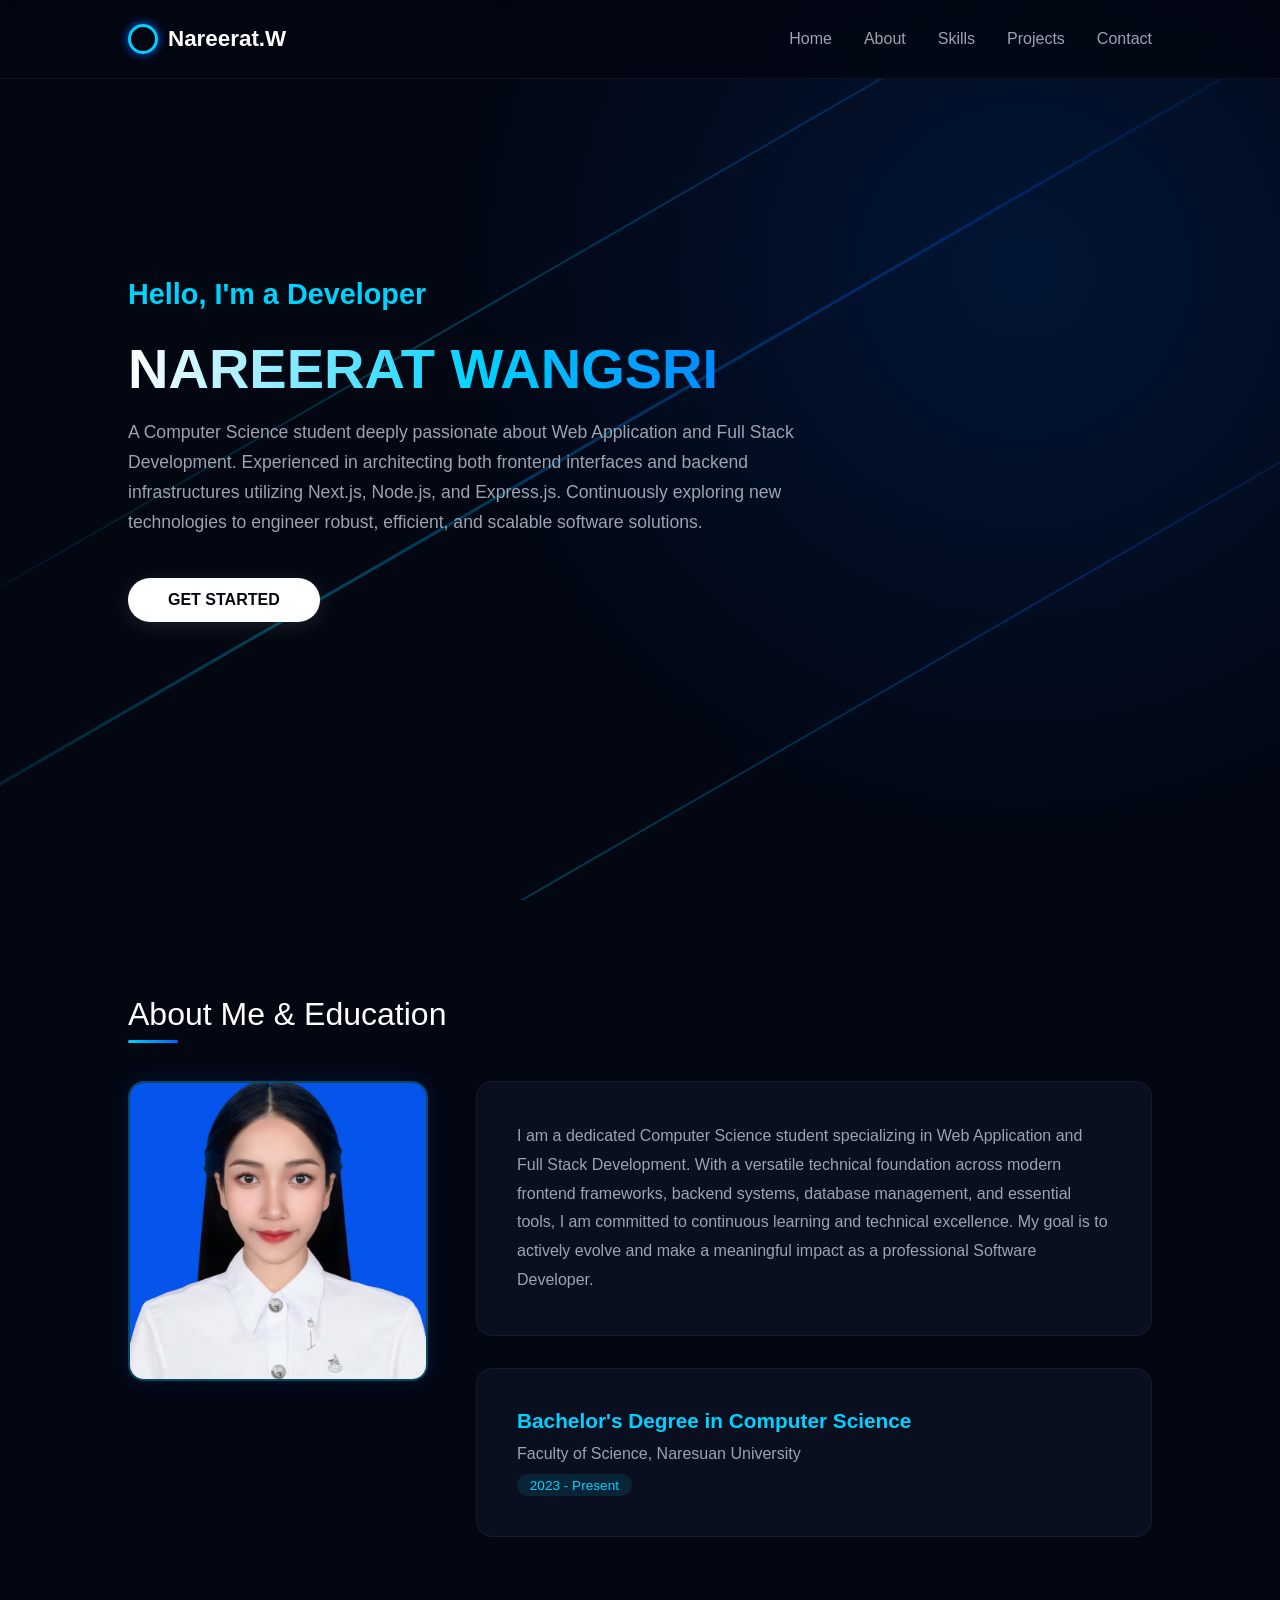
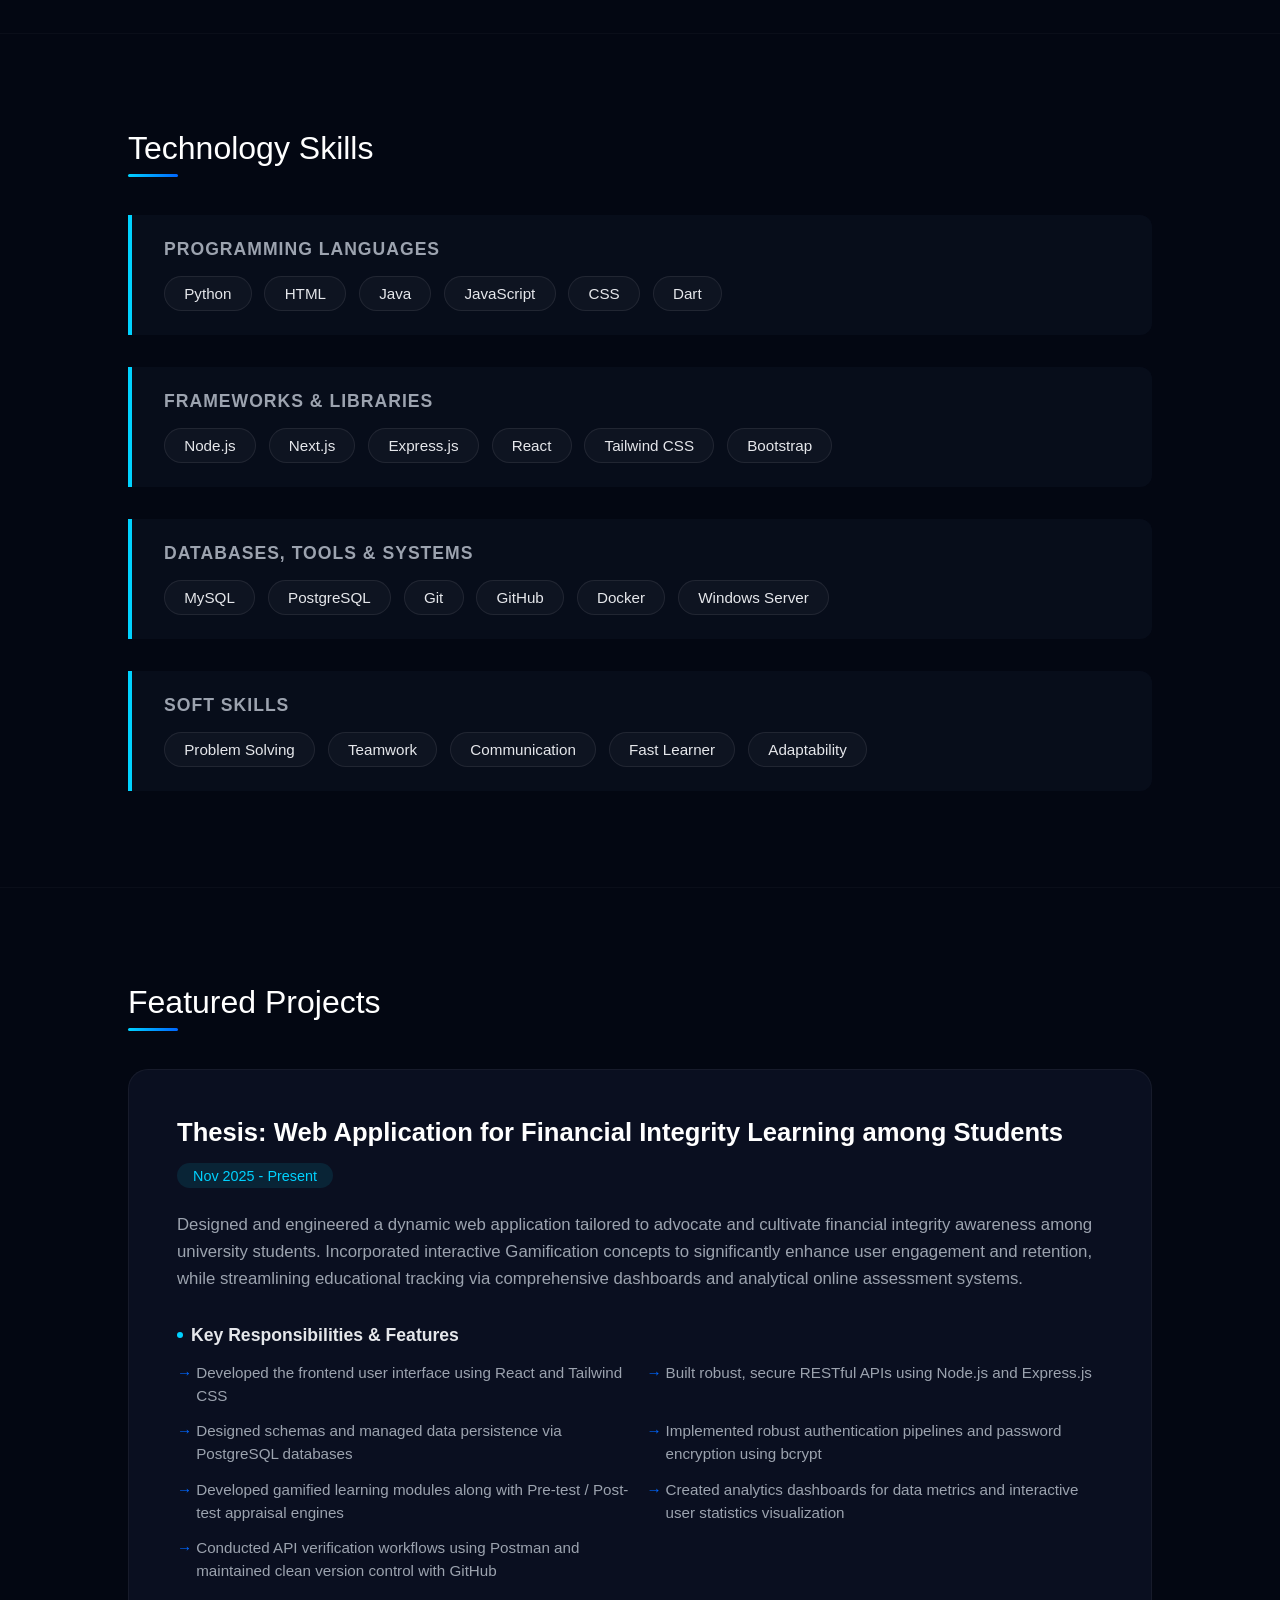
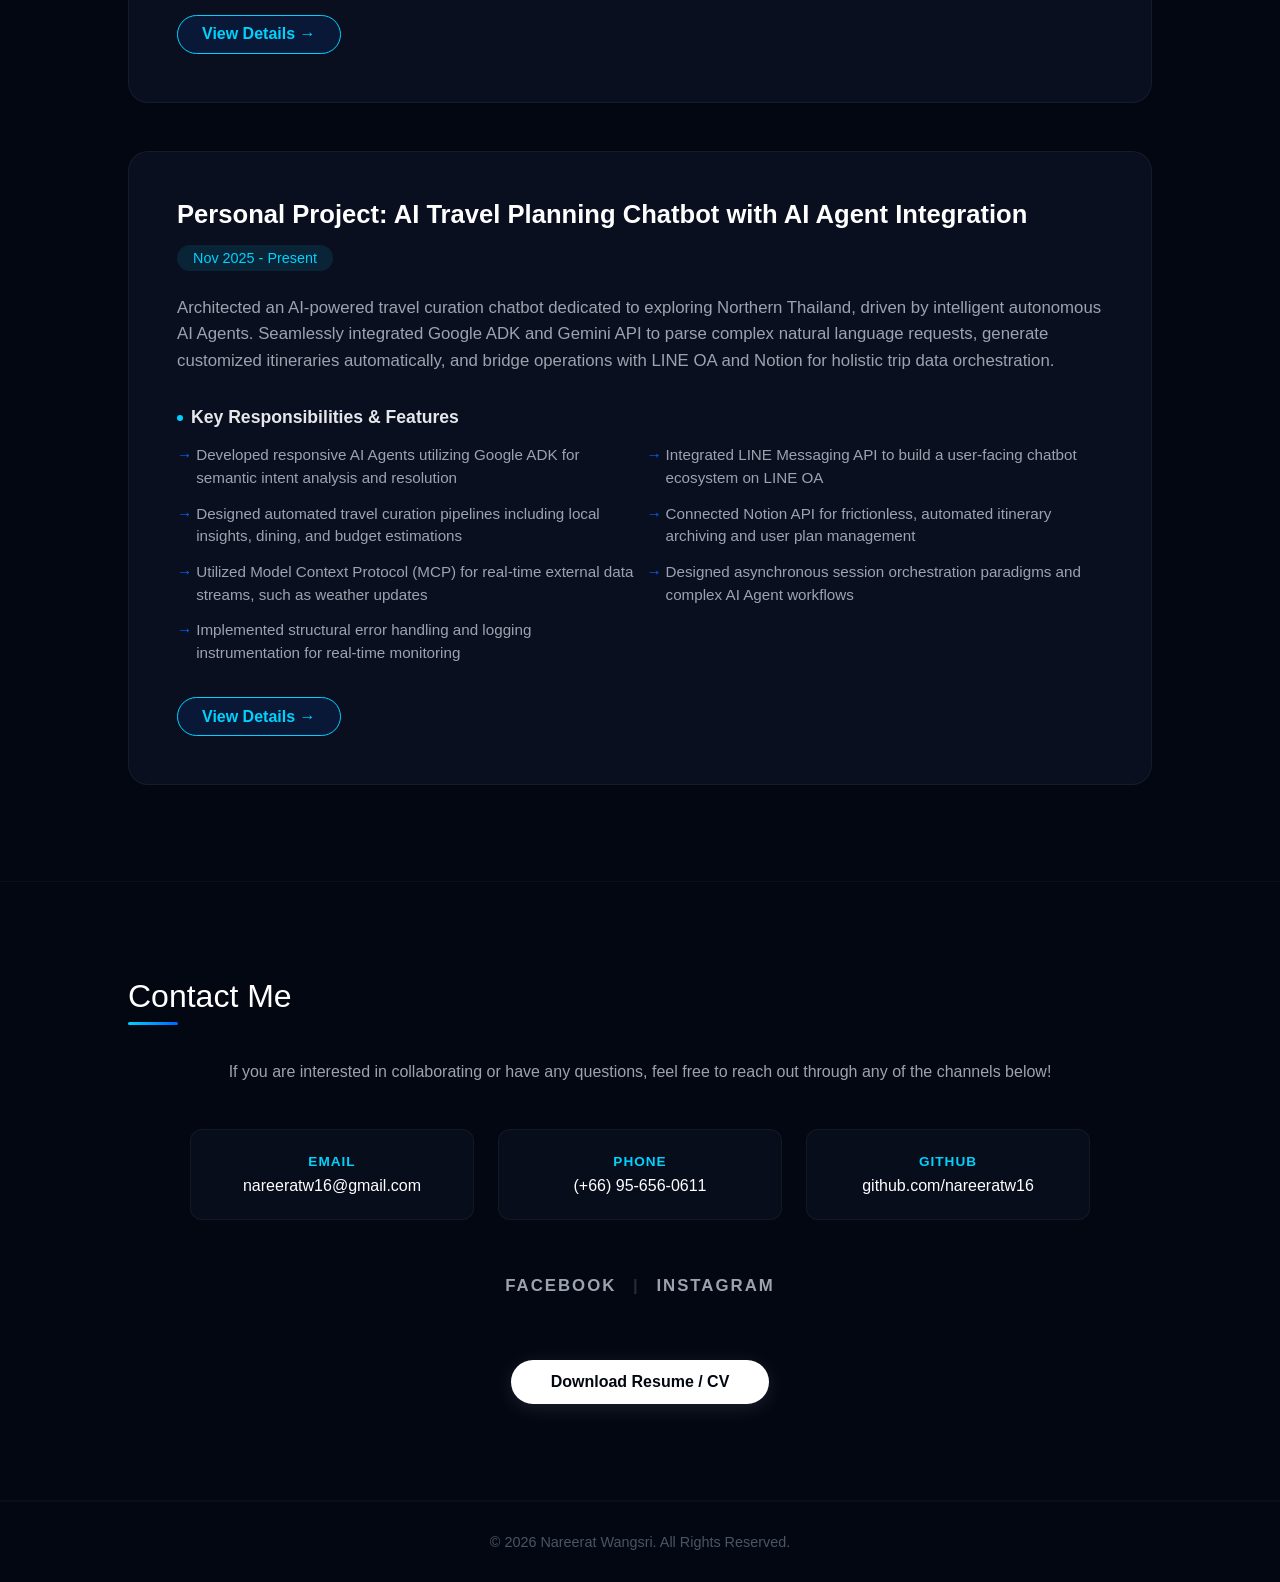
==== index.html @ 176ec71b "upload portfolio files" ====
<!DOCTYPE html>
<html lang="en">
<head>
    <meta charset="UTF-8">
    <meta name="viewport" content="width=device-width, initial-scale=1.0">
    <title>NAREERAT WANGSRI | Portfolio</title>
    <link rel="stylesheet" href="style.css">
</head>
<body>

    <div class="bg-glow-container">
        <div class="glow-line line1"></div>
        <div class="glow-line line2"></div>
        <div class="glow-line line3"></div>
    </div>

    <nav>
        <a href="#" class="logo">
            <div class="logo-icon"></div>
            <span>Nareerat.W</span>
        </a>
        <ul class="nav-links">
            <li><a href="#home">Home</a></li>
            <li><a href="#about">About</a></li>
            <li><a href="#skills">Skills</a></li>
            <li><a href="#projects">Projects</a></li>
            <li><a href="#contact">Contact</a></li>
        </ul>
    </nav>

    <header id="home">
        <div class="hero-content">
            <div class="hero-subtitle">Hello, I'm a Developer</div>
            <h1>NAREERAT WANGSRI</h1>
            <p class="hero-description">
                A Computer Science student deeply passionate about Web Application and Full Stack Development. Experienced in architecting both frontend interfaces and backend infrastructures utilizing Next.js, Node.js, and Express.js. Continuously exploring new technologies to engineer robust, efficient, and scalable software solutions.
            </p>
            <a href="#contact" class="cta-btn">GET STARTED</a>
        </div>
    </header>

    <section id="about">
        <div class="section-title">About Me & Education</div>
        <div class="about-grid">
            <div class="about-image-box">
                <img src="your-profile.jpg" alt="Nareerat Wangsri" class="profile-img">
            </div>
            
            <div class="about-content">
                <div class="about-box">
                    <p>
                        I am a dedicated Computer Science student specializing in Web Application and Full Stack Development. With a versatile technical foundation across modern frontend frameworks, backend systems, database management, and essential tools, I am committed to continuous learning and technical excellence. My goal is to actively evolve and make a meaningful impact as a professional Software Developer.
                    </p>
                </div>
                <div class="edu-box">
                    <div class="edu-item">
                        <h3>Bachelor's Degree in Computer Science</h3>
                        <p>Faculty of Science, Naresuan University</p>
                        <span class="edu-date">2023 - Present</span>
                    </div>
                </div>
            </div>
        </div>
    </section>

    <section id="skills">
        <div class="section-title">Technology Skills</div>
        <div class="skills-container">
            <div class="skills-category">
                <h3>Programming Languages</h3>
                <div class="skills-tags">
                    <span class="skill-tag">Python</span>
                    <span class="skill-tag">HTML</span>
                    <span class="skill-tag">Java</span>
                    <span class="skill-tag">JavaScript</span>
                    <span class="skill-tag">CSS</span>
                    <span class="skill-tag">Dart</span>
                </div>
            </div>
            <div class="skills-category">
                <h3>Frameworks & Libraries</h3>
                <div class="skills-tags">
                    <span class="skill-tag">Node.js</span>
                    <span class="skill-tag">Next.js</span>
                    <span class="skill-tag">Express.js</span>
                    <span class="skill-tag">React</span>
                    <span class="skill-tag">Tailwind CSS</span>
                    <span class="skill-tag">Bootstrap</span>
                </div>
            </div>
            <div class="skills-category">
                <h3>Databases, Tools & Systems</h3>
                <div class="skills-tags">
                    <span class="skill-tag">MySQL</span>
                    <span class="skill-tag">PostgreSQL</span>
                    <span class="skill-tag">Git</span>
                    <span class="skill-tag">GitHub</span>
                    <span class="skill-tag">Docker</span>
                    <span class="skill-tag">Windows Server</span>
                </div>
            </div>
            <div class="skills-category">
                <h3>Soft Skills</h3>
                <div class="skills-tags">
                    <span class="skill-tag">Problem Solving</span>
                    <span class="skill-tag">Teamwork</span>
                    <span class="skill-tag">Communication</span>
                    <span class="skill-tag">Fast Learner</span>
                    <span class="skill-tag">Adaptability</span>
                </div>
            </div>
        </div>
    </section>

    <section id="projects">
        <div class="section-title">Featured Projects</div>
        <div class="projects-grid">
            
            <div class="project-card">
                <div class="project-header">
                    <div class="project-title">Thesis: Web Application for Financial Integrity Learning among Students</div>
                    <span class="project-date">Nov 2025 - Present</span>
                </div>
                <p class="project-overview">
                    Designed and engineered a dynamic web application tailored to advocate and cultivate financial integrity awareness among university students. Incorporated interactive Gamification concepts to significantly enhance user engagement and retention, while streamlining educational tracking via comprehensive dashboards and analytical online assessment systems.
                </p>
                <div class="project-responsibilities">
                    <h4>Key Responsibilities & Features</h4>
                    <ul>
                        <li>Developed the frontend user interface using React and Tailwind CSS</li>
                        <li>Built robust, secure RESTful APIs using Node.js and Express.js</li>
                        <li>Designed schemas and managed data persistence via PostgreSQL databases</li>
                        <li>Implemented robust authentication pipelines and password encryption using bcrypt</li>
                        <li>Developed gamified learning modules along with Pre-test / Post-test appraisal engines</li>
                        <li>Created analytics dashboards for data metrics and interactive user statistics visualization</li>
                        <li>Conducted API verification workflows using Postman and maintained clean version control with GitHub</li>
                    </ul>
                </div>
                <a href="#project-link-1" class="project-link-btn">View Details <span>&rarr;</span></a>
            </div>

            <div class="project-card">
                <div class="project-header">
                    <div class="project-title">Personal Project: AI Travel Planning Chatbot with AI Agent Integration</div>
                    <span class="project-date">Nov 2025 - Present</span>
                </div>
                <p class="project-overview">
                    Architected an AI-powered travel curation chatbot dedicated to exploring Northern Thailand, driven by intelligent autonomous AI Agents. Seamlessly integrated Google ADK and Gemini API to parse complex natural language requests, generate customized itineraries automatically, and bridge operations with LINE OA and Notion for holistic trip data orchestration.
                </p>
                <div class="project-responsibilities">
                    <h4>Key Responsibilities & Features</h4>
                    <ul>
                        <li>Developed responsive AI Agents utilizing Google ADK for semantic intent analysis and resolution</li>
                        <li>Integrated LINE Messaging API to build a user-facing chatbot ecosystem on LINE OA</li>
                        <li>Designed automated travel curation pipelines including local insights, dining, and budget estimations</li>
                        <li>Connected Notion API for frictionless, automated itinerary archiving and user plan management</li>
                        <li>Utilized Model Context Protocol (MCP) for real-time external data streams, such as weather updates</li>
                        <li>Designed asynchronous session orchestration paradigms and complex AI Agent workflows</li>
                        <li>Implemented structural error handling and logging instrumentation for real-time monitoring</li>
                    </ul>
                </div>
                <a href="#project-link-2" class="project-link-btn">View Details <span>&rarr;</span></a>
            </div>

        </div>
    </section>

    <section id="contact">
        <div class="section-title">Contact Me</div>
        <div class="contact-container">
            <p style="color: #9ca3af; margin-bottom: 2rem;">If you are interested in collaborating or have any questions, feel free to reach out through any of the channels below!</p>
            <div class="contact-grid">
                <div class="contact-item">
                    <div class="contact-label">Email</div>
                    <div class="contact-value"><a href="mailto:nareeratw16@gmail.com">nareeratw16@gmail.com</a></div>
                </div>
                <div class="contact-item">
                    <div class="contact-label">Phone</div>
                    <div class="contact-value"><a href="tel:+66956560611">(+66) 95-656-0611</a></div>
                </div>
                <div class="contact-item">
                    <div class="contact-label">GitHub</div>
                    <div class="contact-value"><a href="https://github.com/nareeratw16" target="_blank">github.com/nareeratw16</a></div>
                </div>
            </div>
            <div class="social-text-links">
                <a href="https://facebook.com/your-username" target="_blank">FACEBOOK</a>
                <span class="divider">|</span>
                <a href="https://instagram.com/your-username" target="_blank">INSTAGRAM</a>
            </div>
            <div class="cv-download-section" style="margin-top: 4rem;">
                <a href="CV_Nareerat.pdf" target="_blank" class="cta-btn">Download Resume / CV</a>
            </div>
        </div>
    </section>

    <footer>
        &copy; 2026 Nareerat Wangsri. All Rights Reserved.
    </footer>

</body>
</html>
---- style.css ----
/* Reset defaults and setup smooth scrolling */
* {
    box-sizing: border-box;
    margin: 0;
    padding: 0;
    font-family: 'Segoe UI', Tahoma, Geneva, Verdana, sans-serif;
    scroll-behavior: smooth;
}

body {
    background-color: #030712;
    color: #f3f4f6;
    overflow-x: hidden;
}

/* Background animated glow lines */
.bg-glow-container {
    position: fixed;
    top: 0;
    left: 0;
    width: 100%;
    height: 100%;
    z-index: -1;
    overflow: hidden;
    pointer-events: none;
}

.glow-line {
    position: absolute;
    background: linear-gradient(90deg, transparent, #00d2ff, #0066ff, transparent);
    height: 2px;
    width: 150%;
    opacity: 0.25;
    transform: rotate(-30deg);
}

.line1 { top: 20%; left: -20%; animation: floatLines 12s infinite linear; }
.line2 { top: 50%; left: -30%; animation: floatLines 18s infinite linear; height: 3px; opacity: 0.3; }
.line3 { top: 80%; left: -10%; animation: floatLines 15s infinite linear; }

@keyframes floatLines {
    0% { transform: translate(-10%, -10%) rotate(-30deg); }
    50% { transform: translate(10%, 10%) rotate(-30deg); opacity: 0.4; }
    100% { transform: translate(-10%, -10%) rotate(-30deg); }
}

/* Navigation Bar */
nav {
    display: flex;
    justify-content: space-between;
    align-items: center;
    padding: 1.5rem 10%;
    background: rgba(3, 7, 18, 0.85);
    backdrop-filter: blur(12px);
    position: fixed;
    top: 0;
    width: 100%;
    z-index: 100;
    border-bottom: 1px solid rgba(255, 255, 255, 0.05);
}

.logo {
    display: flex;
    align-items: center;
    gap: 10px;
    font-size: 1.4rem;
    font-weight: bold;
    color: #ffffff;
    text-decoration: none;
}

.logo-icon {
    width: 30px;
    height: 30px;
    border-radius: 50%;
    border: 3px solid #00d2ff;
    box-shadow: 0 0 10px #0066ff;
}

.nav-links {
    display: flex;
    list-style: none;
    gap: 2rem;
}

.nav-links a {
    color: #9ca3af;
    text-decoration: none;
    font-size: 1rem;
    transition: color 0.3s, text-shadow 0.3s;
}

.nav-links a:hover {
    color: #00d2ff;
    text-shadow: 0 0 8px #0066ff;
}

/* Hero Section */
header {
    min-height: 100vh;
    display: flex;
    flex-direction: column;
    justify-content: center;
    padding: 0 10%;
    position: relative;
    background: radial-gradient(circle at 80% 30%, rgba(0, 102, 255, 0.15) 0%, transparent 50%);
}

.hero-content {
    max-width: 700px;
}

.hero-content h1 {
    font-size: 3.5rem;
    font-weight: 800;
    line-height: 1.2;
    margin-bottom: 1rem;
    background: linear-gradient(to right, #ffffff, #00d2ff, #0066ff);
    -webkit-background-clip: text;
    -webkit-text-fill-color: transparent;
}

.hero-subtitle {
    font-size: 1.8rem;
    color: #00d2ff;
    margin-bottom: 1.5rem;
    font-weight: 600;
}

.hero-description {
    font-size: 1.1rem;
    color: #9ca3af;
    line-height: 1.7;
    margin-bottom: 2.5rem;
}

.cta-btn {
    display: inline-block;
    padding: 0.8rem 2.5rem;
    background: #ffffff;
    color: #030712;
    font-weight: 600;
    border-radius: 30px;
    text-decoration: none;
    transition: transform 0.3s, box-shadow 0.3s, background 0.3s;
    box-shadow: 0 4px 20px rgba(255, 255, 255, 0.1);
}

.cta-btn:hover {
    transform: translateY(-3px);
    background: #00d2ff;
    color: #030712;
    box-shadow: 0 0 20px #0066ff;
}

/* Global Section Settings */
section {
    padding: 6rem 10%;
    border-bottom: 1px solid rgba(255, 255, 255, 0.03);
}

.section-title {
    font-size: 2rem;
    margin-bottom: 3rem;
    position: relative;
    display: inline-block;
    color: #ffffff;
}

.section-title::after {
    content: '';
    position: absolute;
    bottom: -10px;
    left: 0;
    width: 50px;
    height: 3px;
    background: linear-gradient(90deg, #00d2ff, #0066ff);
    border-radius: 2px;
}

/* About & Education Layout */
.about-grid {
    display: grid;
    grid-template-columns: 300px 1fr;
    gap: 3rem;
    align-items: start;
}

.about-image-box {
    width: 100%;
    border-radius: 16px;
    overflow: hidden;
    border: 2px solid rgba(0, 210, 255, 0.3);
    box-shadow: 0 0 20px rgba(0, 102, 255, 0.15);
    background: rgba(15, 23, 42, 0.6);
}

.profile-img {
    width: 100%;
    height: auto;
    display: block;
    object-fit: cover;
    aspect-ratio: 1 / 1;
}

.about-content {
    display: flex;
    flex-direction: column;
    gap: 2rem;
}

.about-box, .edu-box {
    background: rgba(15, 23, 42, 0.6);
    border: 1px solid rgba(255, 255, 255, 0.05);
    padding: 2.5rem;
    border-radius: 16px;
    backdrop-filter: blur(8px);
}

.about-box p {
    line-height: 1.8; 
    color: #9ca3af;
}

.edu-item h3 {
    color: #00d2ff;
    font-size: 1.3rem;
    margin-bottom: 0.5rem;
}

.edu-item p {
    color: #9ca3af;
    line-height: 1.6;
}

.edu-date {
    display: inline-block;
    padding: 0.2rem 0.8rem;
    background: rgba(0, 210, 255, 0.1);
    color: #00d2ff;
    border-radius: 20px;
    font-size: 0.85rem;
    margin-top: 0.5rem;
    font-weight: 500;
}

/* Skills Section */
.skills-container {
    display: flex;
    flex-direction: column;
    gap: 2rem;
}

.skills-category {
    background: rgba(15, 23, 42, 0.4);
    border-left: 4px solid #00d2ff;
    padding: 1.5rem 2rem;
    border-radius: 0 12px 12px 0;
}

.skills-category h3 {
    font-size: 1.1rem;
    color: #9ca3af;
    margin-bottom: 1rem;
    text-transform: uppercase;
    letter-spacing: 1px;
}

.skills-tags {
    display: flex;
    flex-wrap: wrap;
    gap: 0.8rem;
}

.skill-tag {
    padding: 0.5rem 1.2rem;
    background: rgba(255, 255, 255, 0.03);
    border: 1px solid rgba(255, 255, 255, 0.08);
    border-radius: 20px;
    font-size: 0.95rem;
    color: #e5e7eb;
    transition: all 0.3s;
}

.skill-tag:hover {
    background: rgba(0, 102, 255, 0.15);
    border-color: #00d2ff;
    color: #00d2ff;
    box-shadow: 0 0 10px rgba(0, 210, 255, 0.2);
    transform: translateY(-2px);
}

/* Projects Section */
.projects-grid {
    display: grid;
    grid-template-columns: 1fr;
    gap: 3rem;
}

.project-card {
    background: rgba(15, 23, 42, 0.6);
    border: 1px solid rgba(255, 255, 255, 0.05);
    border-radius: 20px;
    padding: 3rem;
    position: relative;
    overflow: hidden;
    transition: border-color 0.3s, box-shadow 0.3s;
}

.project-card:hover {
    border-color: rgba(0, 210, 255, 0.3);
    box-shadow: 0 10px 30px rgba(0, 102, 255, 0.1);
}

.project-header {
    display: flex;
    justify-content: space-between;
    align-items: flex-start;
    margin-bottom: 1.5rem;
    flex-wrap: wrap;
    gap: 1rem;
}

.project-title {
    font-size: 1.6rem;
    color: #ffffff;
    font-weight: 700;
}

.project-date {
    font-size: 0.9rem;
    color: #00d2ff;
    background: rgba(0, 210, 255, 0.1);
    padding: 0.3rem 1rem;
    border-radius: 20px;
    font-weight: 500;
}

.project-overview {
    color: #9ca3af;
    font-size: 1.05rem;
    line-height: 1.6;
    margin-bottom: 2rem;
}

.project-responsibilities h4 {
    color: #e5e7eb;
    font-size: 1.1rem;
    margin-bottom: 1rem;
    display: flex;
    align-items: center;
    gap: 8px;
}

.project-responsibilities h4::before {
    content: '';
    display: inline-block;
    width: 6px;
    height: 6px;
    background: #00d2ff;
    border-radius: 50%;
}

.project-responsibilities ul {
    list-style: none;
    display: grid;
    grid-template-columns: 1fr 1fr;
    gap: 0.8rem;
}

.project-responsibilities li {
    color: #9ca3af;
    font-size: 0.95rem;
    line-height: 1.5;
    position: relative;
    padding-left: 1.2rem;
}

.project-responsibilities li::before {
    content: '→';
    position: absolute;
    left: 0;
    color: #0066ff;
}

.project-link-btn {
    display: inline-block;
    margin-top: 2rem;
    padding: 0.6rem 1.5rem;
    background: rgba(0, 102, 255, 0.1);
    border: 1px solid #00d2ff;
    color: #00d2ff;
    border-radius: 30px;
    text-decoration: none;
    font-weight: 600;
    transition: all 0.3s ease;
}

.project-link-btn:hover {
    background: #00d2ff;
    color: #030712;
    transform: translateY(-2px);
    box-shadow: 0 4px 15px rgba(0, 210, 255, 0.3);
}

/* Contact Section - UPDATED FOR HORIZONTAL FLOW */
.contact-container {
    max-width: 900px; /* ขยายขนาดความกว้างเพื่อให้วางการ์ดแนวนอนได้พอดี */
    margin: 0 auto;
    text-align: center;
}

.contact-grid {
    display: grid;
    grid-template-columns: repeat(3, 1fr); /* บังคับให้แบ่งเป็น 3 คอลัมน์เท่าๆ กันในแนวนอน */
    gap: 1.5rem;
    margin-top: 3rem;
}

.contact-item {
    background: rgba(15, 23, 42, 0.4);
    border: 1px solid rgba(255, 255, 255, 0.05);
    padding: 1.5rem;
    border-radius: 12px;
    transition: all 0.3s ease;
}

.contact-item:hover {
    transform: translateY(-5px);
    border-color: #00d2ff;
    box-shadow: 0 5px 15px rgba(0, 102, 255, 0.1);
}

.contact-label {
    font-size: 0.85rem;
    color: #00d2ff;
    text-transform: uppercase;
    margin-bottom: 0.5rem;
    font-weight: 600;
    letter-spacing: 1px;
}

.contact-value {
    font-size: 1rem;
    word-break: break-all;
}

.contact-value a {
    color: #ffffff;
    text-decoration: none;
    transition: color 0.3s;
}

.contact-value a:hover {
    color: #00d2ff;
}

/* โซน Social ลิงก์มินิมอลแบบข้อความด้านล่างสุด */
.social-text-links {
    margin-top: 3.5rem;
    margin-bottom: 1.5rem;
    font-size: 1.05rem;
    font-weight: 700;
    letter-spacing: 2px;
}

.social-text-links a {
    color: #9ca3af;
    text-decoration: none;
    transition: all 0.3s ease;
    padding: 0 10px;
}

.social-text-links a:hover {
    color: #00d2ff;
    text-shadow: 0 0 10px rgba(0, 210, 255, 0.5);
}

.social-text-links .divider {
    color: rgba(255, 255, 255, 0.15);
    user-select: none;
}

.cv-download-section {
    margin-top: 2rem;
}

/* Footer Section */
footer {
    text-align: center;
    padding: 2rem;
    font-size: 0.9rem;
    color: #4b5563;
    border-top: 1px solid rgba(255, 255, 255, 0.03);
}

/* Responsive Media Queries */
@media (max-width: 900px) {
    .contact-grid {
        grid-template-columns: 1fr; /* บนหน้าจอแท็บเล็ตและมือถือ จะปรับกลับเป็นแนวตั้งเพื่อไม่ให้เบียดกันเกินไป */
        gap: 1rem;
    }
}

@media (max-width: 768px) {
    .about-grid { grid-template-columns: 1fr; gap: 2rem; }
    .about-image-box { max-width: 300px; margin: 0 auto; }
    
    header h1 { font-size: 2.5rem; }
    nav { padding: 1rem 5%; }
    .nav-links { display: none; } 
    .project-responsibilities ul { grid-template-columns: 1fr; }
    .project-card { padding: 1.5rem; }
}
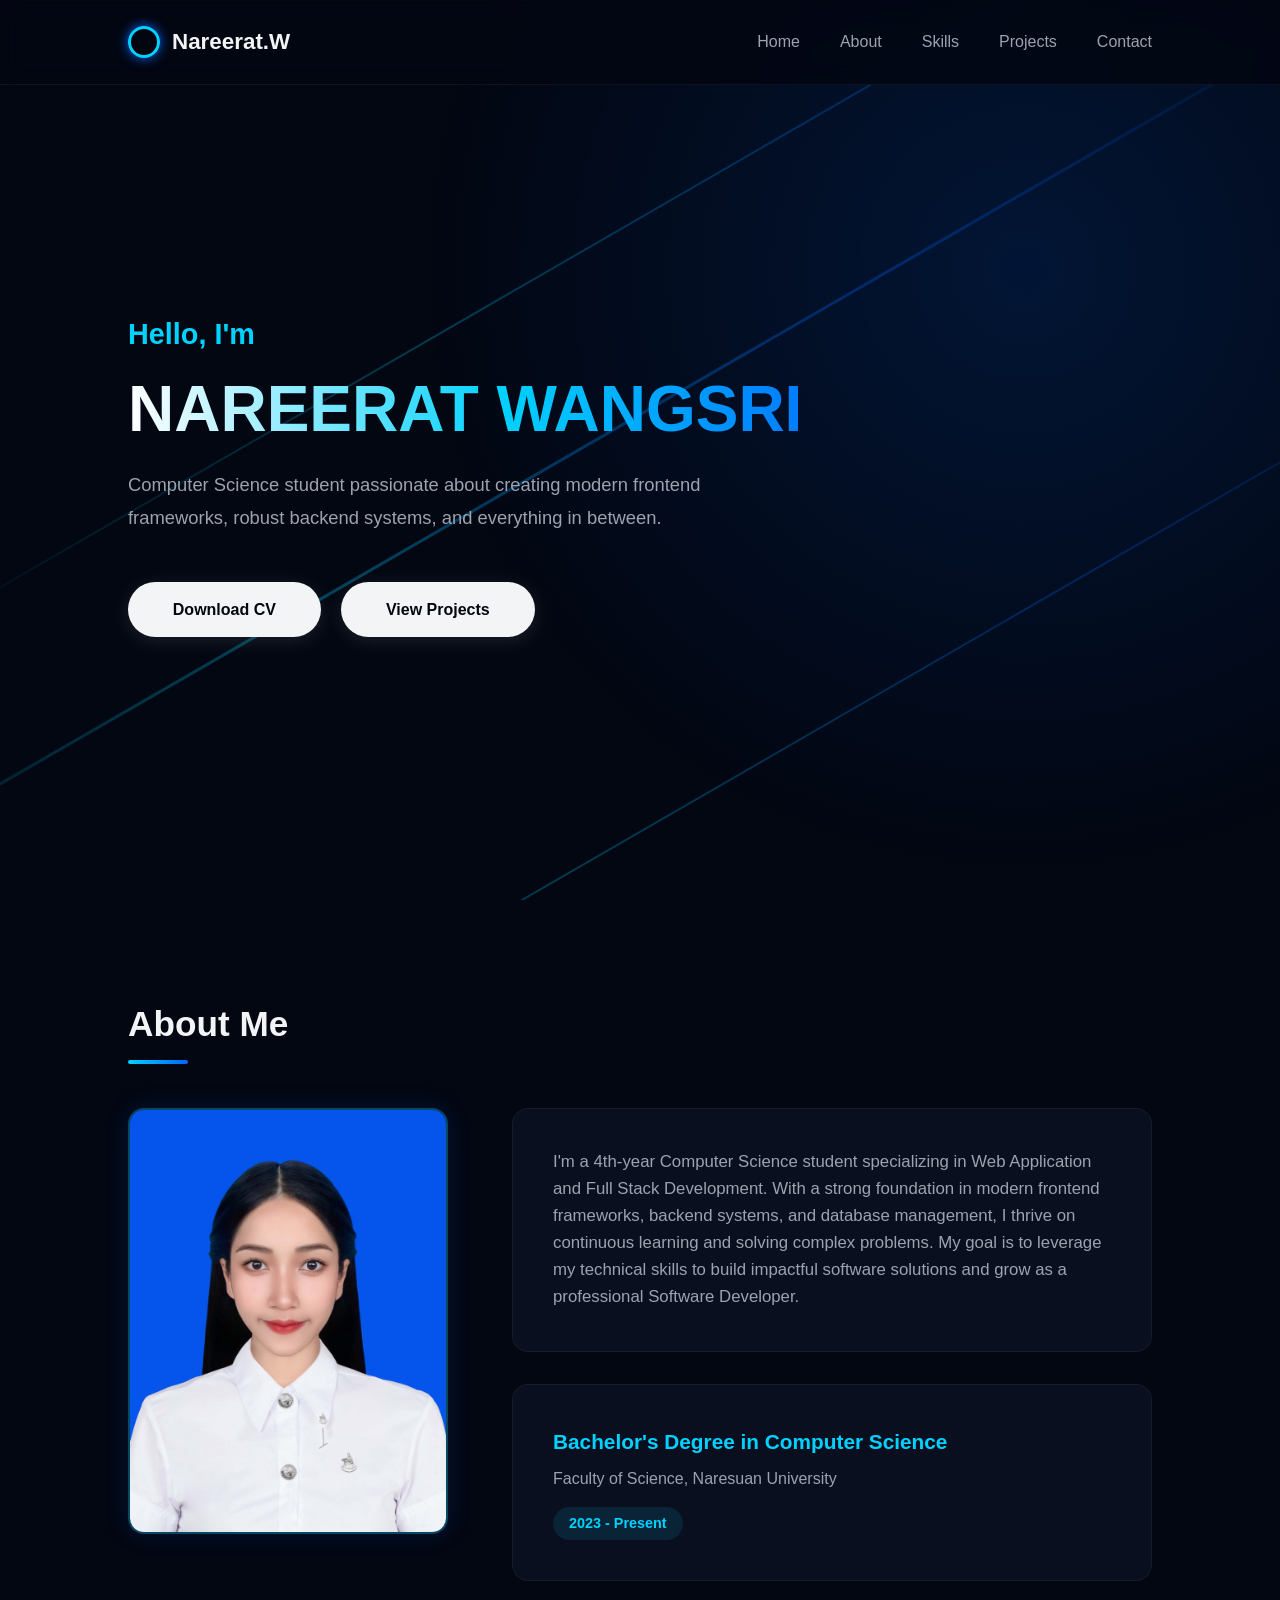
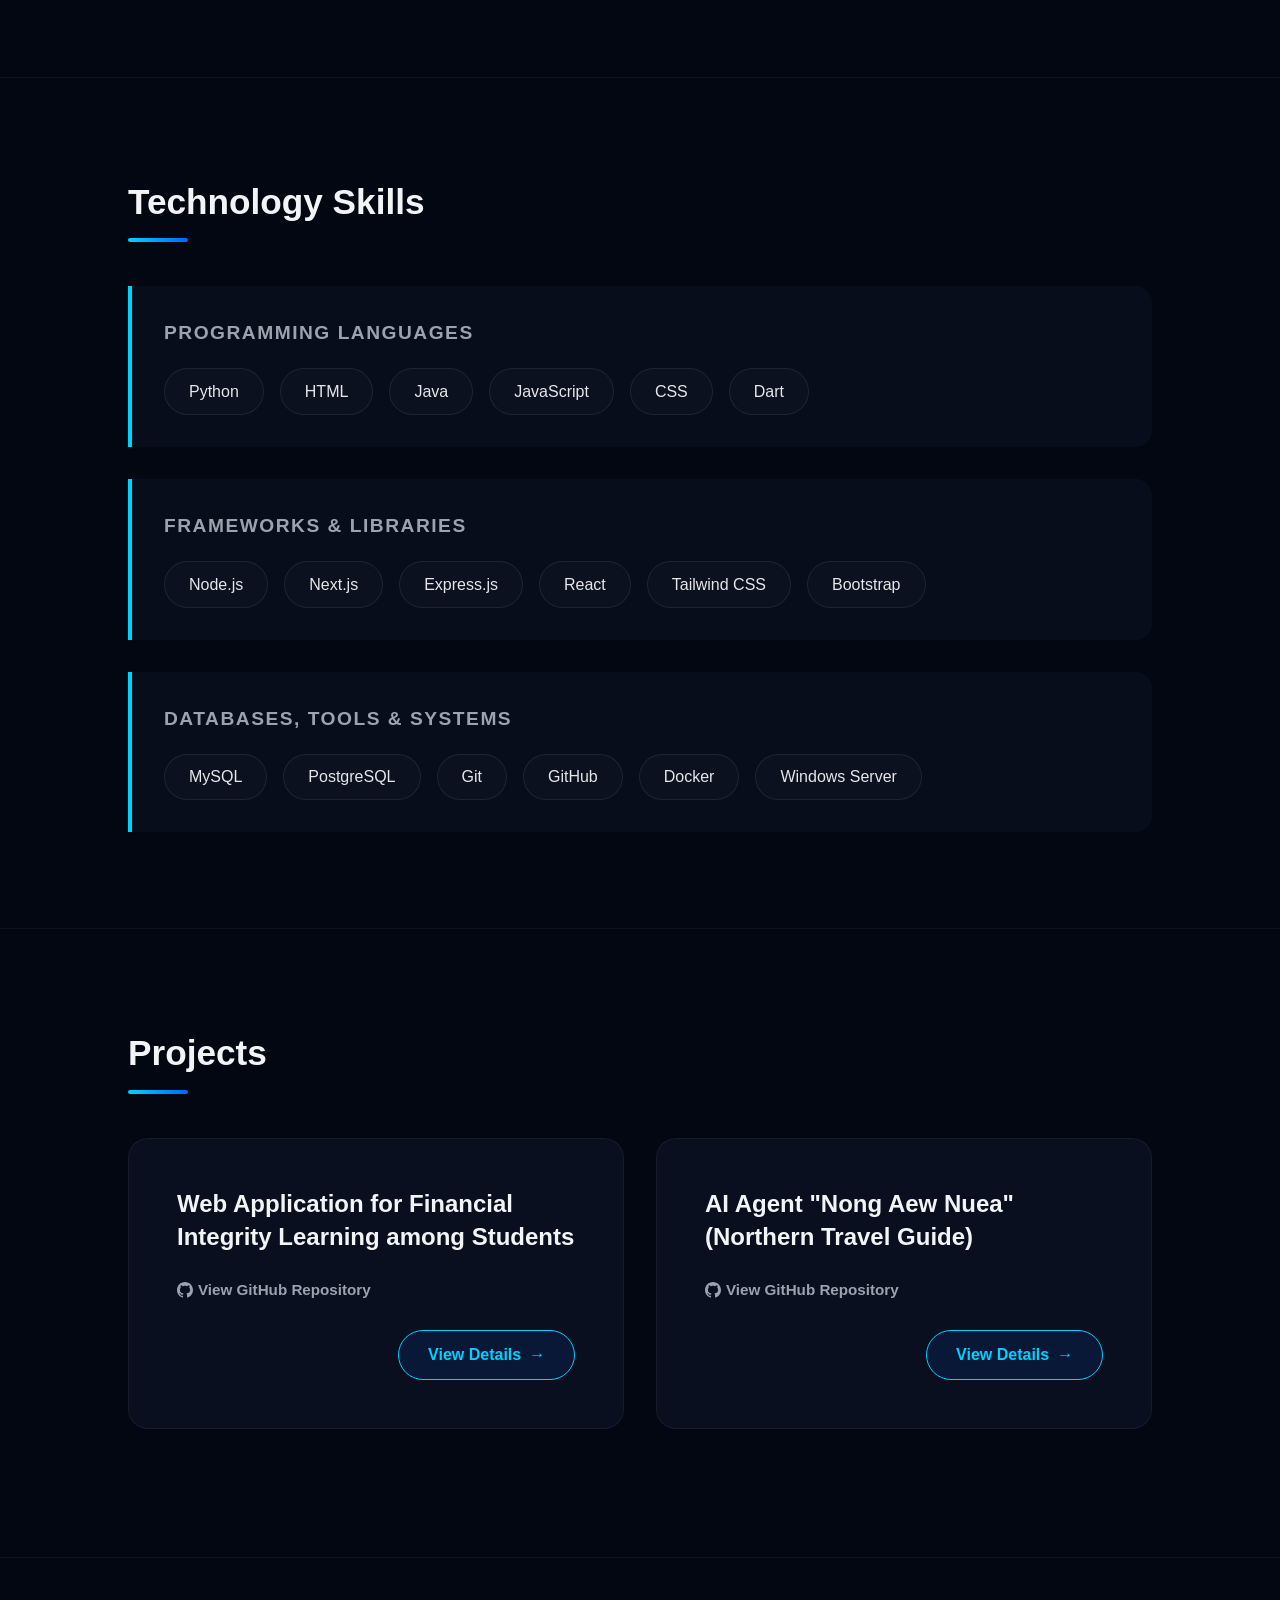
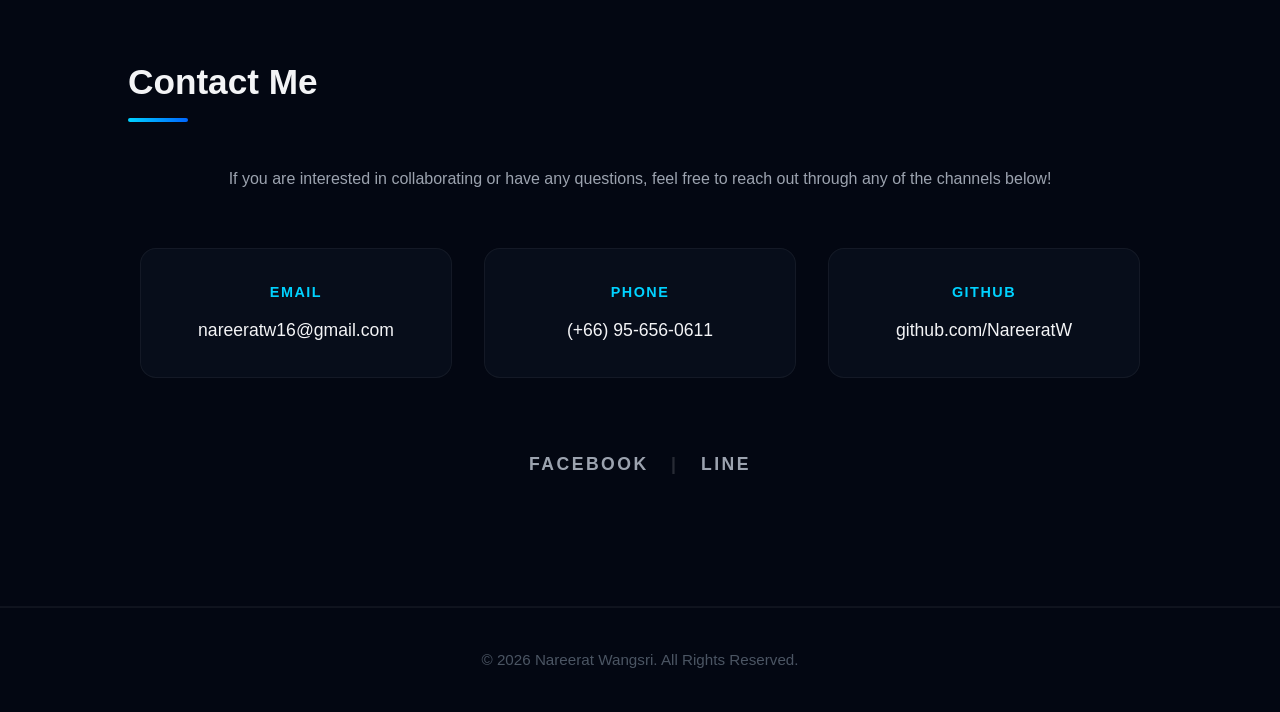
==== commit 459b35b6: "Update" ====
--- a/index.html
+++ b/index.html
@@ -1,11 +1,13 @@
 <!DOCTYPE html>
 <html lang="en">
+
 <head>
     <meta charset="UTF-8">
     <meta name="viewport" content="width=device-width, initial-scale=1.0">
     <title>NAREERAT WANGSRI | Portfolio</title>
     <link rel="stylesheet" href="style.css">
 </head>
+
 <body>
 
     <div class="bg-glow-container">
@@ -30,26 +32,32 @@
 
     <header id="home">
         <div class="hero-content">
-            <div class="hero-subtitle">Hello, I'm a Developer</div>
+            <div class="hero-subtitle">Hello, I'm</div>
             <h1>NAREERAT WANGSRI</h1>
             <p class="hero-description">
-                A Computer Science student deeply passionate about Web Application and Full Stack Development. Experienced in architecting both frontend interfaces and backend infrastructures utilizing Next.js, Node.js, and Express.js. Continuously exploring new technologies to engineer robust, efficient, and scalable software solutions.
+                Computer Science student passionate about creating modern frontend frameworks, robust backend systems,
+                and everything in between.
             </p>
-            <a href="#contact" class="cta-btn">GET STARTED</a>
+            <a href="CV_Nareerat.pdf" target="_blank" class="cta-btn">Download CV</a>
+            <a href="#projects" class="cta-btn">View Projects</a>
         </div>
     </header>
 
     <section id="about">
-        <div class="section-title">About Me & Education</div>
+        <div class="section-title">About Me </div>
         <div class="about-grid">
             <div class="about-image-box">
-                <img src="your-profile.jpg" alt="Nareerat Wangsri" class="profile-img">
-            </div>
-            
+                <img src="pg/your-profile.jpg" alt="Nareerat Wangsri" class="profile-img">
+            </div>
+
             <div class="about-content">
                 <div class="about-box">
                     <p>
-                        I am a dedicated Computer Science student specializing in Web Application and Full Stack Development. With a versatile technical foundation across modern frontend frameworks, backend systems, database management, and essential tools, I am committed to continuous learning and technical excellence. My goal is to actively evolve and make a meaningful impact as a professional Software Developer.
+                        I'm a 4th-year Computer Science student specializing in Web Application and Full Stack
+                        Development. With a strong foundation in modern frontend frameworks, backend systems, and
+                        database management, I thrive on continuous learning and solving complex problems. My goal is to
+                        leverage my technical skills to build impactful software solutions and grow as a professional
+                        Software Developer.
                     </p>
                 </div>
                 <div class="edu-box">
@@ -99,80 +107,135 @@
                     <span class="skill-tag">Windows Server</span>
                 </div>
             </div>
-            <div class="skills-category">
-                <h3>Soft Skills</h3>
-                <div class="skills-tags">
-                    <span class="skill-tag">Problem Solving</span>
-                    <span class="skill-tag">Teamwork</span>
-                    <span class="skill-tag">Communication</span>
-                    <span class="skill-tag">Fast Learner</span>
-                    <span class="skill-tag">Adaptability</span>
-                </div>
-            </div>
         </div>
     </section>
 
     <section id="projects">
-        <div class="section-title">Featured Projects</div>
-        <div class="projects-grid">
+        <div class="section-title">Projects</div>
+        <div class="projects-container">
+
+            <div class="project-card">
+                <div class="project-grid">
+                    <div class="project-info">
+                        <h3 class="project-title">Web Application for Financial Integrity Learning among Students</h3>
+                        <div class="project-card-links" style="margin-top: 1.5rem;">
+                            <a href="https://github.com/NareeratW/Gamification-Financial.git" target="_blank" class="project-git-link">
+                                <svg width="16" height="16" viewBox="0 0 24 24" fill="currentColor"
+                                    style="vertical-align: middle; margin-right: 5px;">
+                                    <path
+                                        d="M12 0c-6.626 0-12 5.373-12 12 0 5.302 3.438 9.8 8.207 11.387.599.111.793-.261.793-.577v-2.234c-3.338.726-4.033-1.416-4.033-1.416-.546-1.387-1.333-1.756-1.333-1.756-1.089-.745.083-.729.083-.729 1.205.084 1.839 1.237 1.839 1.237 1.07 1.834 2.807 1.304 3.492.997.107-.775.418-1.305.762-1.604-2.665-.305-5.467-1.334-5.467-5.931 0-1.311.469-2.381 1.236-3.221-.124-.303-.535-1.524.117-3.176 0 0 1.008-.322 3.301 1.23.957-.266 1.983-.399 3.003-.404 1.02.005 2.047.138 3.006.404 2.291-1.552 3.297-1.23 3.297-1.23.653 1.653.242 2.874.118 3.176.77.84 1.235 1.911 1.235 3.221 0 4.609-2.807 5.624-5.479 5.921.43.372.823 1.102.823 2.222v3.293c0 .319.192.694.801.576 4.765-1.589 8.199-6.086 8.199-11.386 0-6.627-5.373-12-12-12z" />
+                                </svg>
+                                View GitHub Repository
+                            </a>
+                        </div>
+                    </div>
+                    <div class="project-details" style="display: flex; align-items: center; justify-content: flex-end;">
+                        <a href="project-financial.html" class="project-link-btn">View Details <span>&rarr;</span></a>
+                    </div>
+                </div>
+            </div>
+
+            <div class="project-card">
+                <div class="project-grid">
+                    <div class="project-info">
+                        <h3 class="project-title">AI Agent "Nong Aew Nuea" (Northern Travel Guide)</h3>
+
+                        <div class="project-card-links" style="margin-top: 1.5rem;">
+                            <a href="https://github.com/NareeratW/AI-Travel-Chatbot.git" target="_blank" class="project-git-link">
+                                <svg width="16" height="16" viewBox="0 0 24 24" fill="currentColor"
+                                    style="vertical-align: middle; margin-right: 5px;">
+                                    <path
+                                        d="M12 0c-6.626 0-12 5.373-12 12 0 5.302 3.438 9.8 8.207 11.387.599.111.793-.261.793-.577v-2.234c-3.338.726-4.033-1.416-4.033-1.416-.546-1.387-1.333-1.756-1.333-1.756-1.089-.745.083-.729.083-.729 1.205.084 1.839 1.237 1.839 1.237 1.07 1.834 2.807 1.304 3.492.997.107-.775.418-1.305.762-1.604-2.665-.305-5.467-1.334-5.467-5.931 0-1.311.469-2.381 1.236-3.221-.124-.303-.535-1.524.117-3.176 0 0 1.008-.322 3.301 1.23.957-.266 1.983-.399 3.003-.404 1.02.005 2.047.138 3.006.404 2.291-1.552 3.297-1.23 3.297-1.23.653 1.653.242 2.874.118 3.176.77.84 1.235 1.911 1.235 3.221 0 4.609-2.807 5.624-5.479 5.921.43.372.823 1.102.823 2.222v3.293c0 .319.192.694.801.576 4.765-1.589 8.199-6.086 8.199-11.386 0-6.627-5.373-12-12-12z" />
+                                </svg>
+                                View GitHub Repository
+                            </a>
+                        </div>
+                    </div>
+                    <div class="project-details" style="display: flex; align-items: center; justify-content: flex-end;">
+                        <a href="project-ai-agent.html" class="project-link-btn">View Details <span>&rarr;</span></a>
+                    </div>
+                </div>
+            </div>
+
+            <div class="project-card">
+                <div class="project-grid">
+                    <div class="project-info">
+                        <h3 class="project-title">Personal Portfolio Website</h3>
+
+                        <div class="project-card-links" style="margin-top: 1.5rem;">
+                            <a href="https://github.com/NareeratW/portfolio" target="_blank" class="project-git-link">
+                                <svg width="16" height="16" viewBox="0 0 24 24" fill="currentColor"
+                                    style="vertical-align: middle; margin-right: 5px;">
+                                    <path
+                                        d="M12 0c-6.626 0-12 5.373-12 12 0 5.302 3.438 9.8 8.207 11.387.599.111.793-.261.793-.577v-2.234c-3.338.726-4.033-1.416-4.033-1.416-.546-1.387-1.333-1.756-1.333-1.756-1.089-.745.083-.729.083-.729 1.205.084 1.839 1.237 1.839 1.237 1.07 1.834 2.807 1.304 3.492.997.107-.775.418-1.305.762-1.604-2.665-.305-5.467-1.334-5.467-5.931 0-1.311.469-2.381 1.236-3.221-.124-.303-.535-1.524.117-3.176 0 0 1.008-.322 3.301 1.23.957-.266 1.983-.399 3.003-.404 1.02.005 2.047.138 3.006.404 2.291-1.552 3.297-1.23 3.297-1.23.653 1.653.242 2.874.118 3.176.77.84 1.235 1.911 1.235 3.221 0 4.609-2.807 5.624-5.479 5.921.43.372.823 1.102.823 2.222v3.293c0 .319.192.694.801.576 4.765-1.589 8.199-6.086 8.199-11.386 0-6.627-5.373-12-12-12z" />
+                                </svg>
+                                View GitHub Repository
+                            </a>
+                        </div>
+                    </div>
+                    <div class="project-details" style="display: flex; align-items: center; justify-content: flex-end;">
+                        <a href="project-portfolio.html" class="project-link-btn">View Details <span>&rarr;</span></a>
+                    </div>
+                </div>
+            </div>
+
+            <div class="project-card">
+                <div class="project-grid">
+                    <div class="project-info">
+                        <h3 class="project-title">License Plate Recognition System</h3>
+
+                        <div class="project-card-links" style="margin-top: 1.5rem;">
+                            <a href="https://github.com/NareeratW/Licecens.git" target="_blank" class="project-git-link">
+                                <svg width="16" height="16" viewBox="0 0 24 24" fill="currentColor"
+                                    style="vertical-align: middle; margin-right: 5px;">
+                                    <path
+                                        d="M12 0c-6.626 0-12 5.373-12 12 0 5.302 3.438 9.8 8.207 11.387.599.111.793-.261.793-.577v-2.234c-3.338.726-4.033-1.416-4.033-1.416-.546-1.387-1.333-1.756-1.333-1.756-1.089-.745.083-.729.083-.729 1.205.084 1.839 1.237 1.839 1.237 1.07 1.834 2.807 1.304 3.492.997.107-.775.418-1.305.762-1.604-2.665-.305-5.467-1.334-5.467-5.931 0-1.311.469-2.381 1.236-3.221-.124-.303-.535-1.524.117-3.176 0 0 1.008-.322 3.301 1.23.957-.266 1.983-.399 3.003-.404 1.02.005 2.047.138 3.006.404 2.291-1.552 3.297-1.23 3.297-1.23.653 1.653.242 2.874.118 3.176.77.84 1.235 1.911 1.235 3.221 0 4.609-2.807 5.624-5.479 5.921.43.372.823 1.102.823 2.222v3.293c0 .319.192.694.801.576 4.765-1.589 8.199-6.086 8.199-11.386 0-6.627-5.373-12-12-12z" />
+                                </svg>
+                                View GitHub Repository
+                            </a>
+                        </div>
+                    </div>
+                    <div class="project-details" style="display: flex; align-items: center; justify-content: flex-end;">
+                        <a href="project-license-plate.html" class="project-link-btn">View Details <span>&rarr;</span></a>
+                    </div>
+                </div>
+            </div>
+
+            <div class="project-card">
+                <div class="project-grid">
+                    <div class="project-info">
+                        <h3 class="project-title">School Management System</h3>
+
+                        <div class="project-card-links" style="margin-top: 1.5rem;">
+                            <a href="https://github.com/NareeratW/School-Management.git" target="_blank" class="project-git-link">
+                                <svg width="16" height="16" viewBox="0 0 24 24" fill="currentColor"
+                                    style="vertical-align: middle; margin-right: 5px;">
+                                    <path
+                                        d="M12 0c-6.626 0-12 5.373-12 12 0 5.302 3.438 9.8 8.207 11.387.599.111.793-.261.793-.577v-2.234c-3.338.726-4.033-1.416-4.033-1.416-.546-1.387-1.333-1.756-1.333-1.756-1.089-.745.083-.729.083-.729 1.205.084 1.839 1.237 1.839 1.237 1.07 1.834 2.807 1.304 3.492.997.107-.775.418-1.305.762-1.604-2.665-.305-5.467-1.334-5.467-5.931 0-1.311.469-2.381 1.236-3.221-.124-.303-.535-1.524.117-3.176 0 0 1.008-.322 3.301 1.23.957-.266 1.983-.399 3.003-.404 1.02.005 2.047.138 3.006.404 2.291-1.552 3.297-1.23 3.297-1.23.653 1.653.242 2.874.118 3.176.77.84 1.235 1.911 1.235 3.221 0 4.609-2.807 5.624-5.479 5.921.43.372.823 1.102.823 2.222v3.293c0 .319.192.694.801.576 4.765-1.589 8.199-6.086 8.199-11.386 0-6.627-5.373-12-12-12z" />
+                                </svg>
+                                View GitHub Repository
+                            </a>
+                        </div>
+                    </div>
+                    <div class="project-details" style="display: flex; align-items: center; justify-content: flex-end;">
+                        <a href="project-school.html" class="project-link-btn">View Details <span>&rarr;</span></a>
+                    </div>
+                </div>
+            </div>
             
-            <div class="project-card">
-                <div class="project-header">
-                    <div class="project-title">Thesis: Web Application for Financial Integrity Learning among Students</div>
-                    <span class="project-date">Nov 2025 - Present</span>
-                </div>
-                <p class="project-overview">
-                    Designed and engineered a dynamic web application tailored to advocate and cultivate financial integrity awareness among university students. Incorporated interactive Gamification concepts to significantly enhance user engagement and retention, while streamlining educational tracking via comprehensive dashboards and analytical online assessment systems.
-                </p>
-                <div class="project-responsibilities">
-                    <h4>Key Responsibilities & Features</h4>
-                    <ul>
-                        <li>Developed the frontend user interface using React and Tailwind CSS</li>
-                        <li>Built robust, secure RESTful APIs using Node.js and Express.js</li>
-                        <li>Designed schemas and managed data persistence via PostgreSQL databases</li>
-                        <li>Implemented robust authentication pipelines and password encryption using bcrypt</li>
-                        <li>Developed gamified learning modules along with Pre-test / Post-test appraisal engines</li>
-                        <li>Created analytics dashboards for data metrics and interactive user statistics visualization</li>
-                        <li>Conducted API verification workflows using Postman and maintained clean version control with GitHub</li>
-                    </ul>
-                </div>
-                <a href="#project-link-1" class="project-link-btn">View Details <span>&rarr;</span></a>
-            </div>
-
-            <div class="project-card">
-                <div class="project-header">
-                    <div class="project-title">Personal Project: AI Travel Planning Chatbot with AI Agent Integration</div>
-                    <span class="project-date">Nov 2025 - Present</span>
-                </div>
-                <p class="project-overview">
-                    Architected an AI-powered travel curation chatbot dedicated to exploring Northern Thailand, driven by intelligent autonomous AI Agents. Seamlessly integrated Google ADK and Gemini API to parse complex natural language requests, generate customized itineraries automatically, and bridge operations with LINE OA and Notion for holistic trip data orchestration.
-                </p>
-                <div class="project-responsibilities">
-                    <h4>Key Responsibilities & Features</h4>
-                    <ul>
-                        <li>Developed responsive AI Agents utilizing Google ADK for semantic intent analysis and resolution</li>
-                        <li>Integrated LINE Messaging API to build a user-facing chatbot ecosystem on LINE OA</li>
-                        <li>Designed automated travel curation pipelines including local insights, dining, and budget estimations</li>
-                        <li>Connected Notion API for frictionless, automated itinerary archiving and user plan management</li>
-                        <li>Utilized Model Context Protocol (MCP) for real-time external data streams, such as weather updates</li>
-                        <li>Designed asynchronous session orchestration paradigms and complex AI Agent workflows</li>
-                        <li>Implemented structural error handling and logging instrumentation for real-time monitoring</li>
-                    </ul>
-                </div>
-                <a href="#project-link-2" class="project-link-btn">View Details <span>&rarr;</span></a>
-            </div>
-
         </div>
     </section>
 
     <section id="contact">
         <div class="section-title">Contact Me</div>
         <div class="contact-container">
-            <p style="color: #9ca3af; margin-bottom: 2rem;">If you are interested in collaborating or have any questions, feel free to reach out through any of the channels below!</p>
+            <p style="color: #9ca3af; margin-bottom: 2rem;">If you are interested in collaborating or have any
+                questions, feel free to reach out through any of the channels below!</p>
             <div class="contact-grid">
                 <div class="contact-item">
                     <div class="contact-label">Email</div>
-                    <div class="contact-value"><a href="mailto:nareeratw16@gmail.com">nareeratw16@gmail.com</a></div>
+                    <div class="contact-value"><a href="mailto:nareeratw16@gmail.com"
+                            target="_blank">nareeratw16@gmail.com</a></div>
                 </div>
                 <div class="contact-item">
                     <div class="contact-label">Phone</div>
@@ -180,16 +243,14 @@
                 </div>
                 <div class="contact-item">
                     <div class="contact-label">GitHub</div>
-                    <div class="contact-value"><a href="https://github.com/nareeratw16" target="_blank">github.com/nareeratw16</a></div>
+                    <div class="contact-value"><a href="https://github.com/NareeratW"
+                            target="_blank">github.com/NareeratW</a></div>
                 </div>
             </div>
             <div class="social-text-links">
-                <a href="https://facebook.com/your-username" target="_blank">FACEBOOK</a>
+                <a href="https://www.facebook.com/share/1H29Y5Y2Nm/?mibextid=wwXIfr" target="_blank">FACEBOOK</a>
                 <span class="divider">|</span>
-                <a href="https://instagram.com/your-username" target="_blank">INSTAGRAM</a>
-            </div>
-            <div class="cv-download-section" style="margin-top: 4rem;">
-                <a href="CV_Nareerat.pdf" target="_blank" class="cta-btn">Download Resume / CV</a>
+                <a href="https://line.me/ti/p/1yC-4DehHO" target="_blank" rel="noopener noreferrer">LINE</a>
             </div>
         </div>
     </section>
@@ -199,4 +260,5 @@
     </footer>
 
 </body>
+
 </html>
--- a/style.css
+++ b/style.css
@@ -1,4 +1,25 @@
-/* Reset defaults and setup smooth scrolling */
+/* ==========================================================================
+   1. VARIABLES & RESET
+   ========================================================================== */
+:root {
+    /* Colors */
+    --bg-dark: #030712;
+    --text-light: #f3f4f6;
+    --text-muted: #9ca3af;
+    --accent-primary: #00d2ff;
+    --accent-secondary: #0066ff;
+    
+    /* Backgrounds & Borders */
+    --card-bg: rgba(15, 23, 42, 0.6);
+    --card-bg-hover: rgba(15, 23, 42, 0.8);
+    --border-light: rgba(255, 255, 255, 0.05);
+    --border-accent: rgba(0, 210, 255, 0.3);
+    
+    /* Spacing & Transitions */
+    --section-padding: 6rem 10%;
+    --transition-base: all 0.3s ease;
+}
+
 * {
     box-sizing: border-box;
     margin: 0;
@@ -8,12 +29,43 @@
 }
 
 body {
-    background-color: #030712;
-    color: #f3f4f6;
+    background-color: var(--bg-dark);
+    color: var(--text-light);
     overflow-x: hidden;
-}
-
-/* Background animated glow lines */
+    line-height: 1.6;
+}
+
+/* ==========================================================================
+   2. GLOBAL COMPONENTS & TYPOGRAPHY
+   ========================================================================== */
+section {
+    padding: var(--section-padding);
+    border-bottom: 1px solid var(--border-light);
+}
+
+.section-title {
+    font-size: 2.2rem;
+    font-weight: 700;
+    margin-bottom: 3.5rem;
+    position: relative;
+    display: inline-block;
+    color: var(--text-light);
+}
+
+.section-title::after {
+    content: '';
+    position: absolute;
+    bottom: -12px;
+    left: 0;
+    width: 60px;
+    height: 4px;
+    background: linear-gradient(90deg, var(--accent-primary), var(--accent-secondary));
+    border-radius: 2px;
+}
+
+/* ==========================================================================
+   3. BACKGROUND ANIMATIONS
+   ========================================================================== */
 .bg-glow-container {
     position: fixed;
     top: 0;
@@ -27,7 +79,7 @@
 
 .glow-line {
     position: absolute;
-    background: linear-gradient(90deg, transparent, #00d2ff, #0066ff, transparent);
+    background: linear-gradient(90deg, transparent, var(--accent-primary), var(--accent-secondary), transparent);
     height: 2px;
     width: 150%;
     opacity: 0.25;
@@ -44,7 +96,9 @@
     100% { transform: translate(-10%, -10%) rotate(-30deg); }
 }
 
-/* Navigation Bar */
+/* ==========================================================================
+   4. NAVIGATION BAR
+   ========================================================================== */
 nav {
     display: flex;
     justify-content: space-between;
@@ -56,46 +110,49 @@
     top: 0;
     width: 100%;
     z-index: 100;
-    border-bottom: 1px solid rgba(255, 255, 255, 0.05);
+    border-bottom: 1px solid var(--border-light);
 }
 
 .logo {
     display: flex;
     align-items: center;
-    gap: 10px;
+    gap: 12px;
     font-size: 1.4rem;
-    font-weight: bold;
-    color: #ffffff;
+    font-weight: 700;
+    color: var(--text-light);
     text-decoration: none;
 }
 
 .logo-icon {
-    width: 30px;
-    height: 30px;
+    width: 32px;
+    height: 32px;
     border-radius: 50%;
-    border: 3px solid #00d2ff;
-    box-shadow: 0 0 10px #0066ff;
+    border: 3px solid var(--accent-primary);
+    box-shadow: 0 0 12px var(--accent-secondary);
 }
 
 .nav-links {
     display: flex;
     list-style: none;
-    gap: 2rem;
+    gap: 2.5rem;
 }
 
 .nav-links a {
-    color: #9ca3af;
+    color: var(--text-muted);
     text-decoration: none;
     font-size: 1rem;
-    transition: color 0.3s, text-shadow 0.3s;
+    font-weight: 500;
+    transition: var(--transition-base);
 }
 
 .nav-links a:hover {
-    color: #00d2ff;
-    text-shadow: 0 0 8px #0066ff;
-}
-
-/* Hero Section */
+    color: var(--accent-primary);
+    text-shadow: 0 0 10px rgba(0, 210, 255, 0.5);
+}
+
+/* ==========================================================================
+   5. HERO SECTION
+   ========================================================================== */
 header {
     min-height: 100vh;
     display: flex;
@@ -107,100 +164,84 @@
 }
 
 .hero-content {
-    max-width: 700px;
+    max-width: 750px;
+    margin-top: 4rem; /* Offset for fixed nav */
+}
+
+.hero-subtitle {
+    font-size: 1.8rem;
+    color: var(--accent-primary);
+    margin-bottom: 1rem;
+    font-weight: 600;
 }
 
 .hero-content h1 {
-    font-size: 3.5rem;
+    font-size: 4rem;
     font-weight: 800;
-    line-height: 1.2;
-    margin-bottom: 1rem;
-    background: linear-gradient(to right, #ffffff, #00d2ff, #0066ff);
+    line-height: 1.1;
+    margin-bottom: 1.5rem;
+    background: linear-gradient(to right, #ffffff, var(--accent-primary), var(--accent-secondary));
     -webkit-background-clip: text;
     -webkit-text-fill-color: transparent;
 }
 
-.hero-subtitle {
-    font-size: 1.8rem;
-    color: #00d2ff;
-    margin-bottom: 1.5rem;
-    font-weight: 600;
-}
-
 .hero-description {
-    font-size: 1.1rem;
-    color: #9ca3af;
-    line-height: 1.7;
-    margin-bottom: 2.5rem;
+    font-size: 1.15rem;
+    color: var(--text-muted);
+    line-height: 1.8;
+    margin-bottom: 3rem;
+    max-width: 650px;
 }
 
 .cta-btn {
     display: inline-block;
-    padding: 0.8rem 2.5rem;
-    background: #ffffff;
-    color: #030712;
+    padding: 0.9rem 2.8rem;
+    background: var(--text-light);
+    color: var(--bg-dark);
     font-weight: 600;
     border-radius: 30px;
     text-decoration: none;
-    transition: transform 0.3s, box-shadow 0.3s, background 0.3s;
+    margin-right: 1rem;
+    margin-bottom: 1rem;
+    transition: var(--transition-base);
     box-shadow: 0 4px 20px rgba(255, 255, 255, 0.1);
 }
 
 .cta-btn:hover {
     transform: translateY(-3px);
-    background: #00d2ff;
-    color: #030712;
-    box-shadow: 0 0 20px #0066ff;
-}
-
-/* Global Section Settings */
-section {
-    padding: 6rem 10%;
-    border-bottom: 1px solid rgba(255, 255, 255, 0.03);
-}
-
-.section-title {
-    font-size: 2rem;
-    margin-bottom: 3rem;
-    position: relative;
-    display: inline-block;
-    color: #ffffff;
-}
-
-.section-title::after {
-    content: '';
-    position: absolute;
-    bottom: -10px;
-    left: 0;
-    width: 50px;
-    height: 3px;
-    background: linear-gradient(90deg, #00d2ff, #0066ff);
-    border-radius: 2px;
-}
-
-/* About & Education Layout */
+    background: var(--accent-primary);
+    box-shadow: 0 8px 25px rgba(0, 102, 255, 0.3);
+}
+
+/* ==========================================================================
+   6. ABOUT SECTION
+   ========================================================================== */
 .about-grid {
     display: grid;
-    grid-template-columns: 300px 1fr;
-    gap: 3rem;
-    align-items: start;
+    grid-template-columns: 320px 1fr;
+    gap: 4rem;
+    align-items: stretch;
 }
 
 .about-image-box {
     width: 100%;
+    max-width: 320px; /* กำหนดความกว้างสูงสุด รูปจะได้ไม่ใหญ่เกินไปบนจอคอม */
+    margin: 0 auto; /* จัดกึ่งกลางแนวนอน */
+    height: fit-content; /* บังคับให้ความสูงของกล่องพอดีกับตัวรูปภาพเป๊ะๆ */
     border-radius: 16px;
     overflow: hidden;
-    border: 2px solid rgba(0, 210, 255, 0.3);
-    box-shadow: 0 0 20px rgba(0, 102, 255, 0.15);
-    background: rgba(15, 23, 42, 0.6);
+    border: 2px solid var(--border-accent, rgba(0, 210, 255, 0.3));
+    box-shadow: 0 0 25px rgba(0, 102, 255, 0.15);
+    background: var(--card-bg, rgba(15, 23, 42, 0.6));
+    display: flex;
 }
 
 .profile-img {
     width: 100%;
-    height: auto;
+    height: auto; /* ปล่อยให้ความสูงเป็นไปตามสัดส่วนจริงของรูป */
     display: block;
     object-fit: cover;
-    aspect-ratio: 1 / 1;
+    /* เอา aspect-ratio: 1 / 1 ออกไป เพื่อรักษาสัดส่วนรูปแนวตั้งเดิมไว้ */
 }
 
 .about-content {
@@ -210,41 +251,43 @@
 }
 
 .about-box, .edu-box {
-    background: rgba(15, 23, 42, 0.6);
-    border: 1px solid rgba(255, 255, 255, 0.05);
+    background: var(--card-bg);
+    border: 1px solid var(--border-light);
     padding: 2.5rem;
     border-radius: 16px;
     backdrop-filter: blur(8px);
+    height: 100%;
 }
 
 .about-box p {
-    line-height: 1.8; 
-    color: #9ca3af;
+    color: var(--text-muted);
+    font-size: 1.05rem;
 }
 
 .edu-item h3 {
-    color: #00d2ff;
+    color: var(--accent-primary);
     font-size: 1.3rem;
     margin-bottom: 0.5rem;
 }
 
 .edu-item p {
-    color: #9ca3af;
-    line-height: 1.6;
+    color: var(--text-muted);
 }
 
 .edu-date {
     display: inline-block;
-    padding: 0.2rem 0.8rem;
+    padding: 0.3rem 1rem;
     background: rgba(0, 210, 255, 0.1);
-    color: #00d2ff;
+    color: var(--accent-primary);
     border-radius: 20px;
-    font-size: 0.85rem;
-    margin-top: 0.5rem;
-    font-weight: 500;
-}
-
-/* Skills Section */
+    font-size: 0.9rem;
+    margin-top: 1rem;
+    font-weight: 600;
+}
+
+/* ==========================================================================
+   7. SKILLS SECTION
+   ========================================================================== */
 .skills-container {
     display: flex;
     flex-direction: column;
@@ -253,227 +296,389 @@
 
 .skills-category {
     background: rgba(15, 23, 42, 0.4);
-    border-left: 4px solid #00d2ff;
-    padding: 1.5rem 2rem;
-    border-radius: 0 12px 12px 0;
+    border-left: 4px solid var(--accent-primary);
+    padding: 2rem;
+    border-radius: 0 16px 16px 0;
+    transition: var(--transition-base);
+}
+
+.skills-category:hover {
+    background: var(--card-bg);
 }
 
 .skills-category h3 {
-    font-size: 1.1rem;
-    color: #9ca3af;
-    margin-bottom: 1rem;
+    font-size: 1.2rem;
+    color: var(--text-muted);
+    margin-bottom: 1.2rem;
     text-transform: uppercase;
-    letter-spacing: 1px;
+    letter-spacing: 1.5px;
 }
 
 .skills-tags {
     display: flex;
     flex-wrap: wrap;
-    gap: 0.8rem;
+    gap: 1rem;
 }
 
 .skill-tag {
-    padding: 0.5rem 1.2rem;
-    background: rgba(255, 255, 255, 0.03);
+    padding: 0.6rem 1.5rem;
+    background: rgba(255, 255, 255, 0.02);
     border: 1px solid rgba(255, 255, 255, 0.08);
-    border-radius: 20px;
-    font-size: 0.95rem;
+    border-radius: 30px;
+    font-size: 1rem;
     color: #e5e7eb;
-    transition: all 0.3s;
+    transition: var(--transition-base);
 }
 
 .skill-tag:hover {
     background: rgba(0, 102, 255, 0.15);
-    border-color: #00d2ff;
-    color: #00d2ff;
-    box-shadow: 0 0 10px rgba(0, 210, 255, 0.2);
-    transform: translateY(-2px);
-}
-
-/* Projects Section */
-.projects-grid {
-    display: grid;
-    grid-template-columns: 1fr;
-    gap: 3rem;
+    border-color: var(--accent-primary);
+    color: var(--accent-primary);
+    box-shadow: 0 5px 15px rgba(0, 210, 255, 0.2);
+    transform: translateY(-3px);
+}
+
+/* ==========================================================================
+   8. PROJECTS SECTION (Horizontal Slider)
+   ========================================================================== */
+.projects-container {
+    display: flex;
+    overflow-x: auto;
+    gap: 2rem;
+    padding-bottom: 2rem; /* เพิ่มพื้นที่ด้านล่างไม่ให้ scrollbar ทับการ์ด */
+    scroll-snap-type: x mandatory; /* เปิดระบบดูดการ์ดเวลาเลื่อน */
+    -webkit-overflow-scrolling: touch; /* ทำให้ไถบนมือถือได้ลื่นขึ้น */
+}
+
+/* ตกแต่ง Scrollbar แนวนอนให้เข้ากับธีม */
+.projects-container::-webkit-scrollbar {
+    height: 10px;
+}
+.projects-container::-webkit-scrollbar-track {
+    background: rgba(255, 255, 255, 0.02);
+    border-radius: 10px;
+    border: 1px solid var(--border-light);
+}
+.projects-container::-webkit-scrollbar-thumb {
+    background: linear-gradient(90deg, var(--accent-secondary), var(--accent-primary));
+    border-radius: 10px;
+}
+.projects-container::-webkit-scrollbar-thumb:hover {
+    background: var(--text-light);
 }
 
 .project-card {
-    background: rgba(15, 23, 42, 0.6);
-    border: 1px solid rgba(255, 255, 255, 0.05);
+    /* บนหน้าจอมือถือ/แท็บเล็ต: ให้ความกว้างการ์ดเป็น 85% เพื่อให้เห็นขอบการ์ดถัดไป (บอกใบ้ว่าเลื่อนได้) */
+    flex: 0 0 85%; 
+    max-width: 600px;
+    scroll-snap-align: center; /* เวลาหยุดเลื่อน ให้การ์ดอยู่ตรงกลางเสมอ */
+    
+    background: var(--card-bg);
+    border: 1px solid var(--border-light);
     border-radius: 20px;
     padding: 3rem;
-    position: relative;
-    overflow: hidden;
-    transition: border-color 0.3s, box-shadow 0.3s;
+    transition: var(--transition-base);
+    display: flex;
+    flex-direction: column;
+    justify-content: space-between; /* ดันปุ่มลงไปด้านล่างสุดของการ์ดเสมอ */
 }
 
 .project-card:hover {
-    border-color: rgba(0, 210, 255, 0.3);
-    box-shadow: 0 10px 30px rgba(0, 102, 255, 0.1);
-}
-
-.project-header {
-    display: flex;
-    justify-content: space-between;
-    align-items: flex-start;
+    border-color: var(--border-accent);
+    box-shadow: 0 15px 35px rgba(0, 102, 255, 0.1);
+    background: var(--card-bg-hover);
+}
+
+.project-title {
+    font-size: 1.5rem;
+    color: var(--text-light);
+    font-weight: 700;
+    margin-bottom: 1rem;
+    line-height: 1.4;
+}
+
+.project-overview {
+    color: var(--text-muted);
+    font-size: 1.05rem;
     margin-bottom: 1.5rem;
-    flex-wrap: wrap;
-    gap: 1rem;
-}
-
-.project-title {
-    font-size: 1.6rem;
-    color: #ffffff;
-    font-weight: 700;
-}
-
-.project-date {
-    font-size: 0.9rem;
-    color: #00d2ff;
-    background: rgba(0, 210, 255, 0.1);
-    padding: 0.3rem 1rem;
-    border-radius: 20px;
-    font-weight: 500;
-}
-
-.project-overview {
-    color: #9ca3af;
-    font-size: 1.05rem;
-    line-height: 1.6;
-    margin-bottom: 2rem;
-}
-
-.project-responsibilities h4 {
-    color: #e5e7eb;
-    font-size: 1.1rem;
-    margin-bottom: 1rem;
-    display: flex;
+    flex-grow: 1; /* ดันเนื้อหาให้เต็มพื้นที่ถ้าข้อความสั้น */
+}
+
+/* สไตล์ลิงก์ GitHub และปุ่ม View Details */
+.project-card-links {
+    margin-top: 1.5rem;
+    margin-bottom: 1.5rem;
+}
+
+.project-git-link {
+    color: var(--text-muted);
+    text-decoration: none;
+    font-size: 0.95rem;
+    font-weight: 600;
+    transition: var(--transition-base);
+    display: inline-flex;
+    align-items: center;
+}
+
+.project-git-link:hover {
+    color: var(--accent-primary);
+    text-shadow: 0 0 8px rgba(0, 210, 255, 0.4);
+}
+
+.project-link-btn {
+    display: inline-flex;
     align-items: center;
     gap: 8px;
-}
-
-.project-responsibilities h4::before {
-    content: '';
-    display: inline-block;
-    width: 6px;
-    height: 6px;
-    background: #00d2ff;
-    border-radius: 50%;
-}
-
-.project-responsibilities ul {
-    list-style: none;
-    display: grid;
-    grid-template-columns: 1fr 1fr;
-    gap: 0.8rem;
-}
-
-.project-responsibilities li {
-    color: #9ca3af;
-    font-size: 0.95rem;
-    line-height: 1.5;
-    position: relative;
-    padding-left: 1.2rem;
-}
-
-.project-responsibilities li::before {
-    content: '→';
-    position: absolute;
-    left: 0;
-    color: #0066ff;
-}
-
-.project-link-btn {
-    display: inline-block;
-    margin-top: 2rem;
-    padding: 0.6rem 1.5rem;
+    padding: 0.7rem 1.8rem;
     background: rgba(0, 102, 255, 0.1);
-    border: 1px solid #00d2ff;
-    color: #00d2ff;
+    border: 1px solid var(--accent-primary);
+    color: var(--accent-primary);
     border-radius: 30px;
     text-decoration: none;
     font-weight: 600;
-    transition: all 0.3s ease;
+    transition: var(--transition-base);
 }
 
 .project-link-btn:hover {
-    background: #00d2ff;
-    color: #030712;
-    transform: translateY(-2px);
-    box-shadow: 0 4px 15px rgba(0, 210, 255, 0.3);
-}
-
-/* Contact Section - UPDATED FOR HORIZONTAL FLOW */
+    background: var(--accent-primary);
+    color: var(--bg-dark);
+    transform: translateY(-3px);
+    box-shadow: 0 5px 15px rgba(0, 210, 255, 0.3);
+}
+
+/* ==========================================================================
+   Responsive for Project Slider
+   ========================================================================== */
+@media (min-width: 1024px) {
+    .project-card {
+        /* บนจอคอมพิวเตอร์ใหญ่ๆ: ให้แสดงประมาณ 2 การ์ดพอดี แล้วมีพื้นที่ให้การ์ดที่ 3 โผล่มานิดนึง */
+        flex: 0 0 calc(50% - 1rem); 
+        scroll-snap-align: start; /* บนจอคอมให้ชิดซ้ายสวยกว่า */
+    }
+}
+
+@media (max-width: 768px) {
+    .project-card {
+        padding: 2rem;
+        flex: 0 0 90%; /* บนมือถือปรับให้กว้างขึ้นอีกนิด */
+    }
+}
+
+/* ==========================================================================
+   9. PROJECT DETAILS PAGE (Sub-pages)
+   ========================================================================== */
+.project-page-body {
+    background-color: var(--bg-dark);
+    color: var(--text-light);
+    padding: 4rem 1.5rem;
+    min-height: 100vh;
+}
+
+.project-page-container {
+    max-width: 900px;
+    margin: 0 auto;
+    background: rgba(255, 255, 255, 0.02);
+    border: 1px solid var(--border-light);
+    padding: 3.5rem;
+    border-radius: 20px;
+    box-shadow: 0 20px 50px rgba(0, 0, 0, 0.3);
+}
+
+.back-btn {
+    display: inline-flex;
+    align-items: center;
+    color: var(--accent-primary);
+    text-decoration: none;
+    font-size: 1rem;
+    font-weight: 600;
+    margin-bottom: 2.5rem;
+    transition: transform 0.3s;
+}
+
+.back-btn:hover {
+    transform: translateX(-5px);
+}
+
+.project-page-title {
+    font-size: 2.5rem;
+    font-weight: 800;
+    color: var(--text-light);
+    margin-bottom: 1.5rem;
+    line-height: 1.3;
+}
+
+.project-tech-stack {
+    display: flex;
+    flex-wrap: wrap;
+    gap: 0.7rem; 
+    margin-top: 0.8rem;
+    margin-bottom: 1.8rem;
+}
+
+.tech-tag {
+    display: inline-block;
+    padding: 0.5rem 1.2rem; 
+    background: rgba(255, 255, 255, 0.03);
+    border: 1px solid rgba(255, 255, 255, 0.08); 
+    border-radius: 16px; 
+    font-size: 0.9rem; 
+    color: #e5e7eb;
+    font-weight: 500;
+    transition: all 0.2s ease; 
+}
+
+.tech-tag:hover {
+    background: rgba(0, 210, 255, 0.06); 
+    border-color: var(--accent-primary, #00d2ff); 
+    color: var(--accent-primary, #00d2ff);
+    transform: translateY(-2px); 
+    box-shadow: 0 4px 12px rgba(0, 210, 255, 0.15); 
+}
+
+.project-section-heading {
+    font-size: 1.2rem;
+    font-weight: 700;
+    color: var(--accent-primary);
+    margin-top: 3rem;
+    margin-bottom: 1.5rem;
+    text-transform: uppercase;
+    letter-spacing: 1.5px;
+    border-left: 4px solid var(--accent-secondary);
+    padding-left: 15px;
+}
+
+.project-responsibilities {
+    list-style: none;
+    display: grid;
+    grid-template-columns: 1fr;
+    gap: 1rem;
+}
+
+.project-responsibilities li {
+    color: var(--text-muted);
+    font-size: 1.05rem;
+    position: relative;
+    padding-left: 1.5rem;
+}
+
+.project-responsibilities li::before {
+    content: '▹';
+    position: absolute;
+    left: 0;
+    color: var(--accent-secondary);
+    font-weight: bold;
+}
+
+.project-gallery {
+    display: flex;
+    flex-direction: column;
+    gap: 2rem;
+    margin-top: 2rem;
+}
+
+.gallery-img-wrapper {
+    background: rgba(255, 255, 255, 0.02);
+    border: 1px dashed rgba(255, 255, 255, 0.1);
+    border-radius: 16px;
+    overflow: hidden;
+    display: flex;
+    align-items: center;
+    justify-content: center;
+    color: #4b5563;
+    font-size: 0.9rem;
+    font-weight: 600;
+    transition: var(--transition-base);
+}
+
+.gallery-img-wrapper img {
+    width: 100%;
+    height: 100%;
+    object-fit: cover;
+    transition: transform 0.3s;
+}
+
+.gallery-img-wrapper:hover {
+    border-color: var(--accent-primary);
+    box-shadow: 0 0 20px rgba(0, 210, 255, 0.15);
+}
+
+.gallery-img-wrapper:hover img {
+    transform: scale(1.02);
+}
+
+/* ==========================================================================
+   10. CONTACT SECTION & FOOTER
+   ========================================================================== */
 .contact-container {
-    max-width: 900px; /* ขยายขนาดความกว้างเพื่อให้วางการ์ดแนวนอนได้พอดี */
+    max-width: 1000px;
     margin: 0 auto;
     text-align: center;
 }
 
 .contact-grid {
     display: grid;
-    grid-template-columns: repeat(3, 1fr); /* บังคับให้แบ่งเป็น 3 คอลัมน์เท่าๆ กันในแนวนอน */
-    gap: 1.5rem;
-    margin-top: 3rem;
+    grid-template-columns: repeat(3, 1fr);
+    gap: 2rem;
+    margin-top: 3.5rem;
 }
 
 .contact-item {
     background: rgba(15, 23, 42, 0.4);
-    border: 1px solid rgba(255, 255, 255, 0.05);
-    padding: 1.5rem;
-    border-radius: 12px;
-    transition: all 0.3s ease;
+    border: 1px solid var(--border-light);
+    padding: 2rem;
+    border-radius: 16px;
+    transition: var(--transition-base);
 }
 
 .contact-item:hover {
-    transform: translateY(-5px);
-    border-color: #00d2ff;
-    box-shadow: 0 5px 15px rgba(0, 102, 255, 0.1);
+    transform: translateY(-8px);
+    border-color: var(--accent-primary);
+    box-shadow: 0 10px 25px rgba(0, 102, 255, 0.15);
+    background: var(--card-bg);
 }
 
 .contact-label {
-    font-size: 0.85rem;
-    color: #00d2ff;
+    font-size: 0.9rem;
+    color: var(--accent-primary);
     text-transform: uppercase;
-    margin-bottom: 0.5rem;
-    font-weight: 600;
-    letter-spacing: 1px;
+    margin-bottom: 0.8rem;
+    font-weight: 700;
+    letter-spacing: 1.5px;
 }
 
 .contact-value {
-    font-size: 1rem;
+    font-size: 1.1rem;
     word-break: break-all;
 }
 
 .contact-value a {
-    color: #ffffff;
+    color: var(--text-light);
     text-decoration: none;
-    transition: color 0.3s;
+    transition: var(--transition-base);
 }
 
 .contact-value a:hover {
-    color: #00d2ff;
-}
-
-/* โซน Social ลิงก์มินิมอลแบบข้อความด้านล่างสุด */
+    color: var(--accent-primary);
+}
+
 .social-text-links {
-    margin-top: 3.5rem;
-    margin-bottom: 1.5rem;
-    font-size: 1.05rem;
+    margin-top: 4.5rem;
+    margin-bottom: 2rem;
+    font-size: 1.1rem;
     font-weight: 700;
-    letter-spacing: 2px;
+    letter-spacing: 2.5px;
 }
 
 .social-text-links a {
-    color: #9ca3af;
+    color: var(--text-muted);
     text-decoration: none;
-    transition: all 0.3s ease;
-    padding: 0 10px;
+    transition: var(--transition-base);
+    padding: 0 15px;
 }
 
 .social-text-links a:hover {
-    color: #00d2ff;
-    text-shadow: 0 0 10px rgba(0, 210, 255, 0.5);
+    color: var(--accent-primary);
+    text-shadow: 0 0 15px rgba(0, 210, 255, 0.5);
 }
 
 .social-text-links .divider {
@@ -481,34 +686,65 @@
     user-select: none;
 }
 
-.cv-download-section {
-    margin-top: 2rem;
-}
-
-/* Footer Section */
 footer {
     text-align: center;
-    padding: 2rem;
-    font-size: 0.9rem;
+    padding: 2.5rem;
+    font-size: 0.95rem;
     color: #4b5563;
-    border-top: 1px solid rgba(255, 255, 255, 0.03);
-}
-
-/* Responsive Media Queries */
+    border-top: 1px solid var(--border-light);
+    background-color: var(--bg-dark);
+}
+
+/* ==========================================================================
+   11. RESPONSIVE / MEDIA QUERIES
+   ========================================================================== */
+@media (max-width: 1024px) {
+    section {
+        padding: 5rem 5%;
+    }
+    .about-grid {
+        gap: 2.5rem;
+    }
+    .hero-content h1 {
+        font-size: 3.2rem;
+    }
+}
+
 @media (max-width: 900px) {
     .contact-grid {
-        grid-template-columns: 1fr; /* บนหน้าจอแท็บเล็ตและมือถือ จะปรับกลับเป็นแนวตั้งเพื่อไม่ให้เบียดกันเกินไป */
-        gap: 1rem;
+        grid-template-columns: 1fr;
+        max-width: 500px;
+        margin-left: auto;
+        margin-right: auto;
     }
 }
 
 @media (max-width: 768px) {
-    .about-grid { grid-template-columns: 1fr; gap: 2rem; }
-    .about-image-box { max-width: 300px; margin: 0 auto; }
+    .about-grid { 
+        grid-template-columns: 1fr; 
+        gap: 2.5rem; 
+    }
+    .about-image-box { 
+        max-width: 320px; 
+        margin: 0 auto; 
+    }
     
-    header h1 { font-size: 2.5rem; }
-    nav { padding: 1rem 5%; }
-    .nav-links { display: none; } 
-    .project-responsibilities ul { grid-template-columns: 1fr; }
-    .project-card { padding: 1.5rem; }
+    .hero-content h1 { font-size: 2.8rem; }
+    .hero-subtitle { font-size: 1.5rem; }
+    
+    nav { padding: 1.2rem 5%; }
+    .nav-links { display: none; /* Consider adding a hamburger menu later */ } 
+    
+    .project-card { padding: 2rem; }
+    .project-page-container { padding: 2rem 1.5rem; }
+}
+
+@media (max-width: 480px) {
+    .hero-content h1 { font-size: 2.2rem; }
+    .cta-btn { 
+        display: block; 
+        text-align: center; 
+        margin-right: 0; 
+    }
+    .section-title { font-size: 1.8rem; }
 }
